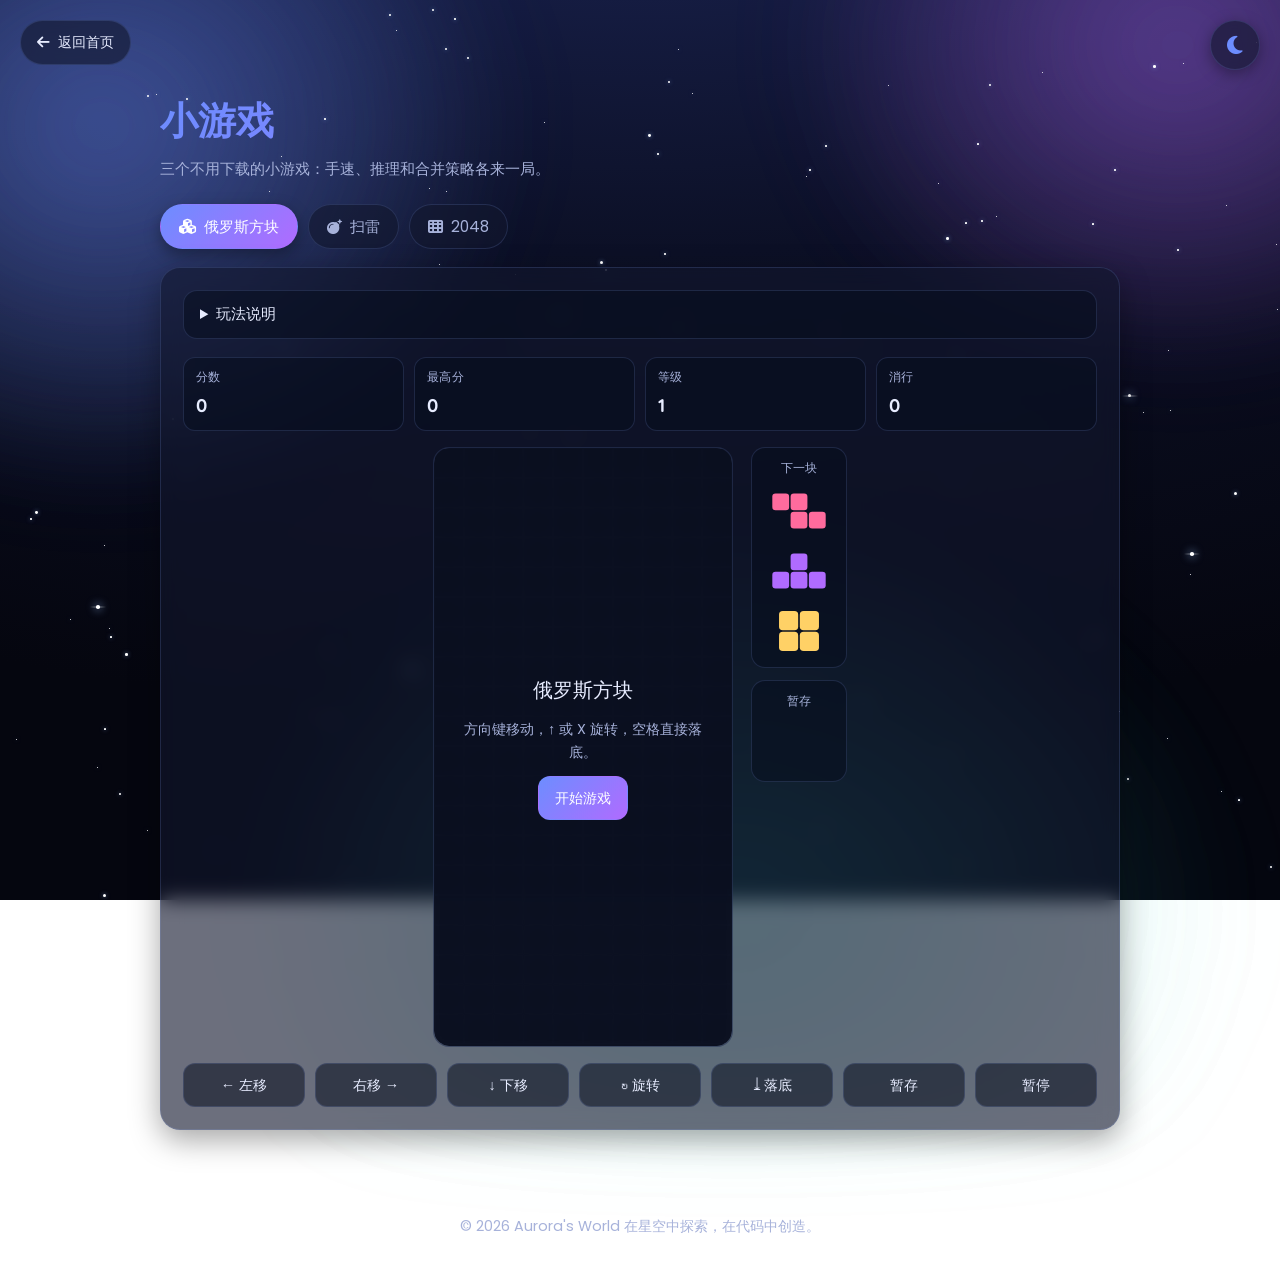
==== aurora-site/games.html @ 348ed506 "功能: 新增小游戏页面（俄罗斯方块 / 扫雷 / 2048）" ====
<!DOCTYPE html>
<html lang="zh-CN">
<head>
    <meta charset="UTF-8">
    <meta name="viewport" content="width=device-width, initial-scale=1.0">
    <title>小游戏 | Aurora's World</title>
    <script>
        // 先于首帧应用主题，避免从首页跳转过来时闪一下深色
        (function () {
            try {
                if (localStorage.getItem('theme') === 'light') {
                    document.documentElement.classList.add('light-theme');
                }
            } catch (err) {
                /* 隐私模式下访问 localStorage 会抛错，忽略即可 */
            }

            // 支持 IntersectionObserver 且未开启「减少动效」时才启用进场动画；否则内容始终可见
            if ('IntersectionObserver' in window && !window.matchMedia('(prefers-reduced-motion: reduce)').matches) {
                document.documentElement.classList.add('reveal-ready');
            }
        })();
    </script>
    <link rel="stylesheet" href="css/style.css">
    <link rel="stylesheet" href="https://cdnjs.cloudflare.com/ajax/libs/font-awesome/6.5.1/css/all.min.css">
    <link href="https://fonts.googleapis.com/css2?family=Poppins:wght@300;400;500;600;700&family=Quicksand:wght@400;500;600&display=swap" rel="stylesheet">
    <link rel="icon" type="image/svg+xml" href="assets/images/favicon.svg">
</head>
<body class="subpage games-page">
    <div id="theme-toggle" class="theme-toggle" title="切换主题">
        <i class="fas fa-moon"></i>
        <i class="fas fa-sun" style="display: none;"></i>
    </div>
    <div id="stars-container"></div>

    <header class="subpage-header">
        <a class="back-link" href="index.html">
            <i class="fas fa-arrow-left"></i>
            <span>返回首页</span>
        </a>
    </header>

    <main class="subpage-container games-container">
        <header class="games-head">
            <h1 class="games-title">小游戏</h1>
            <p class="games-subtitle">
                三个不用下载的小游戏：手速、推理和合并策略各来一局。
            </p>
        </header>

        <div class="games-tabs" role="tablist" aria-label="选择游戏">
            <button type="button" class="games-tab is-active" id="tab-tetris" role="tab" aria-selected="true" aria-controls="panel-tetris" data-game="tetris">
                <i class="fas fa-cubes" aria-hidden="true"></i>
                <span>俄罗斯方块</span>
            </button>
            <button type="button" class="games-tab" id="tab-minesweeper" role="tab" aria-selected="false" aria-controls="panel-minesweeper" data-game="minesweeper" tabindex="-1">
                <i class="fas fa-bomb" aria-hidden="true"></i>
                <span>扫雷</span>
            </button>
            <button type="button" class="games-tab" id="tab-2048" role="tab" aria-selected="false" aria-controls="panel-2048" data-game="game2048" tabindex="-1">
                <i class="fas fa-table-cells" aria-hidden="true"></i>
                <span>2048</span>
            </button>
        </div>

        <section class="game-panel is-active" id="panel-tetris" role="tabpanel" aria-labelledby="tab-tetris" data-game="tetris" tabindex="-1">
            <details class="game-rules">
                <summary>玩法说明</summary>
                <ul>
                    <li>方向键左右移动、下键加速，↑ 或 X 顺时针旋转，Z 逆时针旋转。</li>
                    <li>空格直接落底，Shift 或 C 暂存方块，P / Esc 暂停。</li>
                    <li>一次消掉的行数越多分数越高，每消 10 行升一级，下落会越来越快。</li>
                </ul>
            </details>
            <div class="game-mount" data-game-mount="tetris"></div>
        </section>

        <section class="game-panel" id="panel-minesweeper" role="tabpanel" aria-labelledby="tab-minesweeper" data-game="minesweeper" tabindex="-1" hidden>
            <details class="game-rules">
                <summary>玩法说明</summary>
                <ul>
                    <li>左键翻开格子，右键插旗；手机上长按插旗。</li>
                    <li>第一次点击一定安全，不会是雷，也不会紧挨着雷。</li>
                    <li>双击已翻开的数字，可以在周围旗子数刚好时快速展开相邻格子。</li>
                </ul>
            </details>
            <div class="game-mount" data-game-mount="minesweeper"></div>
        </section>

        <section class="game-panel" id="panel-2048" role="tabpanel" aria-labelledby="tab-2048" data-game="game2048" tabindex="-1" hidden>
            <details class="game-rules">
                <summary>玩法说明</summary>
                <ul>
                    <li>方向键或 WASD 移动，手机直接在棋盘上滑动。</li>
                    <li>相同数字撞在一起会合并成两倍，目标是凑出 2048。</li>
                    <li>走错一步可以「撤销一步」回到上一步，每局只能回退一次。</li>
                </ul>
            </details>
            <div class="game-mount" data-game-mount="game2048"></div>
        </section>
    </main>

    <footer class="footer">
        <div class="footer-content">
            <p>© 2026 Aurora's World 在星空中探索，在代码中创造。</p>
        </div>
    </footer>

    <script type="module" src="js/games.js"></script>
</body>
</html>
---- aurora-site/css/style.css ----
/* 基础CSS变量定义 - 暗色主题（默认） */
:root {
  /* 夜空底色：深空渐变，配合 body 上的极光光晕层 */
  --bg-primary: radial-gradient(140% 100% at 50% -20%, #1b2454 0%, #0c1026 48%, #05060f 100%);
  --bg-secondary: #131a35;
  --text-primary: #e7ecff;
  --text-secondary: #a7b2da;
  --accent-primary: #6d8dff;
  --accent-secondary: #b06bff;
  --card-bg: rgba(18, 23, 46, 0.62);
  --card-hover-bg: rgba(24, 31, 60, 0.72);
  --star-color: #ffffff;
  --star-glow: rgba(150, 190, 255, 0.65);
  --shooting-star-color: rgba(190, 214, 255, 0.85);
  --shooting-star-glow: #eaf2ff;
  --shadow-color: rgba(0, 0, 0, 0.35);
  --button-hover: rgba(109, 141, 255, 0.18);
  --border-color: rgba(140, 165, 255, 0.16);
  --border-accent: rgba(176, 107, 255, 0.35);
  /* 极光光晕三色 */
  --aurora-1: rgba(109, 141, 255, 0.40);
  --aurora-2: rgba(176, 107, 255, 0.34);
  --aurora-3: rgba(56, 210, 199, 0.22);
  --transition-time: 0.5s cubic-bezier(0.4, 0, 0.2, 1);
  --gradient-primary: linear-gradient(135deg, #6d8dff, #b06bff);
  --gradient-secondary: linear-gradient(135deg, #3a4ea8, #7b3fc4);
}

/* 亮色主题变量 */
.light-theme {
  --bg-primary: radial-gradient(140% 100% at 50% -20%, #dbe7ff 0%, #eef4ff 45%, #f8faff 100%);
  --bg-secondary: #ffffff;
  --text-primary: #17203c;
  --text-secondary: #4c5880;
  --accent-primary: #4a6cf7;
  --accent-secondary: #8b5cf6;
  --card-bg: rgba(255, 255, 255, 0.78);
  --card-hover-bg: rgba(255, 255, 255, 0.94);
  --star-color: #6d8dff;
  --star-glow: rgba(74, 108, 247, 0.35);
  --shooting-star-color: rgba(74, 108, 247, 0.75);
  --shooting-star-glow: #2b6cb0;
  --shadow-color: rgba(23, 32, 60, 0.12);
  --button-hover: rgba(74, 108, 247, 0.1);
  --border-color: rgba(110, 130, 190, 0.22);
  --border-accent: rgba(139, 92, 246, 0.3);
  --aurora-1: rgba(74, 108, 247, 0.18);
  --aurora-2: rgba(139, 92, 246, 0.16);
  --aurora-3: rgba(56, 178, 172, 0.14);
  --gradient-primary: linear-gradient(135deg, #4a6cf7, #8b5cf6);
  --gradient-secondary: linear-gradient(135deg, #2c5282, #6b46c1);
}

/* 基础重置与全局样式 */
* {
    margin: 0;
    padding: 0;
    box-sizing: border-box;
}

body {
    font-family: 'Poppins', 'Segoe UI', sans-serif;
    background: var(--bg-primary);
    background-attachment: fixed;
    color: var(--text-primary);
    min-height: 100vh;
    overflow-x: hidden;
    line-height: 1.6;
    transition: background-color var(--transition-time),
                color var(--transition-time);
}

/* 极光光晕：两层缓慢漂移的模糊色斑，让背景有呼吸感 */
body::before,
body::after {
    content: '';
    position: fixed;
    inset: -25%;
    z-index: -2;
    pointer-events: none;
    background:
        radial-gradient(30% 38% at 22% 26%, var(--aurora-1) 0%, transparent 72%),
        radial-gradient(28% 34% at 78% 20%, var(--aurora-2) 0%, transparent 72%),
        radial-gradient(36% 40% at 55% 84%, var(--aurora-3) 0%, transparent 74%);
    filter: blur(48px);
    animation: aurora-drift 32s ease-in-out infinite alternate;
    will-change: transform;
}

body::after {
    opacity: 0.55;
    animation-duration: 46s;
    animation-direction: alternate-reverse;
}

@keyframes aurora-drift {
    from { transform: translate3d(-3%, -2%, 0) scale(1); }
    to { transform: translate3d(4%, 3%, 0) scale(1.12); }
}

/* 主题切换按钮 */
.theme-toggle {
    position: fixed;
    top: 20px;
    right: 20px;
    width: 50px;
    height: 50px;
    background: var(--card-bg);
    backdrop-filter: blur(10px);
    border-radius: 50%;
    display: flex;
    align-items: center;
    justify-content: center;
    cursor: pointer;
    z-index: 1000;
    box-shadow: 0 4px 15px var(--shadow-color);
    border: 1px solid var(--border-color);
    transition: all 0.3s ease;
    font-size: 1.3rem;
    color: var(--accent-primary);
}

.theme-toggle:hover {
    transform: scale(1.1) rotate(15deg);
    box-shadow: 0 6px 20px var(--shadow-color);
    color: var(--accent-secondary);
}

@media (max-width: 768px) {
    .theme-toggle {
        top: 15px;
        right: 15px;
        width: 45px;
        height: 45px;
    }
}

/* 星空背景容器 */
#stars-container {
    position: fixed;
    inset: 0;
    z-index: -1;
    overflow: hidden;
    pointer-events: none;
    will-change: transform, opacity;
    transition: opacity var(--transition-time), transform 0.45s ease-out;
}

.light-theme #stars-container {
    opacity: 0.5;
}

/* 星星样式：闪烁 + 缓慢漂移（两层动画分别作用于 opacity 与 transform） */
.star {
    position: absolute;
    background-color: var(--star-color);
    border-radius: 50%;
    box-shadow: 0 0 4px var(--star-glow);
    animation:
        twinkle var(--twinkle-duration, 4s) ease-in-out infinite alternate,
        star-drift var(--drift-duration, 60s) ease-in-out infinite alternate;
    transition: background-color var(--transition-time), box-shadow var(--transition-time);
    will-change: opacity, transform;
}

@keyframes twinkle {
    from { opacity: var(--star-min-opacity, 0.3); }
    to { opacity: var(--star-max-opacity, 1); }
}

@keyframes star-drift {
    from { transform: translate3d(0, 0, 0); }
    to { transform: translate3d(var(--drift-x, 10px), var(--drift-y, -14px), 0); }
}

/* 亮星：额外的十字星芒 */
.star--bright {
    box-shadow: 0 0 8px 1px var(--star-glow);
}

.star--bright::before,
.star--bright::after {
    content: '';
    position: absolute;
    left: 50%;
    top: 50%;
    background: linear-gradient(90deg, transparent, var(--star-color), transparent);
    transform: translate(-50%, -50%);
    opacity: 0.65;
}

.star--bright::before {
    width: 16px;
    height: 1px;
}

.star--bright::after {
    width: 1px;
    height: 16px;
}

@media (prefers-reduced-motion: reduce) {
    .star {
        animation: none;
        opacity: var(--star-min-opacity, 0.5);
    }
}

/* 前景特效层：光标粒子与泡泡都挂在这里，层级在内容之上、弹层之下 */
#fx-layer {
    position: fixed;
    inset: 0;
    z-index: 2;
    overflow: hidden;
    pointer-events: none;
}

.cursor-particle,
.bubble {
    position: absolute;
    pointer-events: none;
    animation-timing-function: ease-out;
    animation-fill-mode: forwards;
    will-change: transform, opacity;
}

/* 暗色主题的光标拖尾：会发光的小星点 */
.cursor-particle {
    animation-name: cursor-particle-dissolve;
    animation-duration: 900ms;
}

.cursor-particle--star {
    border-radius: 50%;
    background: #ffffff;
    box-shadow:
        0 0 6px 1px rgba(150, 190, 255, 0.9),
        0 0 16px 4px rgba(176, 107, 255, 0.45);
}

/* 亮色主题的光标拖尾：旋转飘落的花瓣 */
.cursor-particle--petal {
    border-radius: 62% 38% 58% 42% / 58% 45% 55% 42%;
    background: linear-gradient(135deg, rgba(255, 183, 232, 0.92), rgba(139, 92, 246, 0.72));
    box-shadow: 0 1px 4px rgba(139, 92, 246, 0.22);
}

@keyframes cursor-particle-dissolve {
    0% {
        transform: translate3d(0, 0, 0) rotate(0deg) scale(1);
        opacity: 0.95;
    }
    100% {
        transform: translate3d(var(--drift-x, 8px), var(--drift-y, -18px), 0)
            rotate(var(--rotate, 160deg)) scale(0.25);
        opacity: 0;
    }
}

/* 亮色主题的「小惊喜」：泡泡 */
.bubble {
    border-radius: 50%;
    background: radial-gradient(
        circle at 32% 28%,
        rgba(255, 255, 255, 0.95) 0%,
        rgba(255, 255, 255, 0.35) 40%,
        rgba(139, 92, 246, 0.22) 72%,
        rgba(74, 108, 247, 0.16) 100%
    );
    border: 1px solid rgba(255, 255, 255, 0.6);
    box-shadow:
        inset 0 0 8px rgba(255, 255, 255, 0.55),
        0 4px 12px rgba(74, 108, 247, 0.12);
    animation-name: bubble-rise;
    animation-duration: 3.4s;
}

@keyframes bubble-rise {
    0% {
        transform: translate3d(0, 0, 0) scale(0.35);
        opacity: 0;
    }
    10% {
        opacity: 0.95;
    }
    70% {
        transform: translate3d(calc(var(--drift-x, 14px) * 0.6), calc(var(--rise, -320px) * 0.7), 0) scale(1);
        opacity: 0.9;
    }
    100% {
        transform: translate3d(var(--drift-x, 14px), var(--rise, -320px), 0) scale(1.18);
        opacity: 0;
    }
}

@media (prefers-reduced-motion: reduce) {
    .cursor-particle,
    .bubble {
        display: none;
    }
}

/* 流星样式：细长拖尾 + 头部辉光，沿自身轴线斜向右下方划过 */
.shooting-star {
    position: absolute;
    height: 2px;
    border-radius: 999px;
    background: linear-gradient(
        90deg,
        transparent 0%,
        var(--shooting-star-color) 55%,
        var(--shooting-star-glow) 100%
    );
    box-shadow: 0 0 8px 1px var(--shooting-star-glow);
    transform: rotate(45deg);
    transform-origin: left center;
    animation: shoot 1.4s ease-in forwards;
    pointer-events: none;
    will-change: transform, opacity;
}

/* 流星头部：亮点加外发光，让轨迹一眼可见 */
.shooting-star::after {
    content: '';
    position: absolute;
    right: -2px;
    top: 50%;
    width: 6px;
    height: 6px;
    border-radius: 50%;
    background: var(--shooting-star-glow);
    box-shadow: 0 0 10px 3px var(--shooting-star-glow);
    transform: translateY(-50%);
}

@keyframes shoot {
    0% {
        transform: translate3d(0, 0, 0) rotate(45deg);
        opacity: 0;
    }
    12% {
        opacity: 1;
    }
    75% {
        opacity: 1;
    }
    100% {
        transform: translate3d(62vw, 62vh, 0) rotate(45deg);
        opacity: 0;
    }
}

@media (prefers-reduced-motion: reduce) {
    .shooting-star {
        display: none;
    }
}

/* 主容器布局 */
.container {
    max-width: 1200px;
    margin: 0 auto;
    padding: 20px;
    display: flex;
    flex-direction: column;
    min-height: 100vh;
    position: relative;
    z-index: 1;
}

@media (min-width: 768px) {
    .container {
        flex-direction: row;
        padding: 40px 20px;
    }
}

/* 左侧个人信息区 */
.profile-section {
    flex: 1;
    display: flex;
    justify-content: center;
    padding: 20px 0;
}

@media (min-width: 768px) {
    .profile-section {
        padding: 0 20px 0 0;
        justify-content: flex-end;
        align-items: flex-start;
    }

    /* 桌面端：右侧内容很长，让左侧名片跟随滚动固定在顶部 */
    .profile-card {
        position: sticky;
        top: 40px;
    }
}

.profile-card {
    background: var(--card-bg);
    backdrop-filter: blur(10px);
    border-radius: 20px;
    padding: 26px;
    width: 100%;
    max-width: 400px;
    box-shadow: 0 10px 30px var(--shadow-color);
    border: 1px solid var(--border-color);
    transition: transform 0.3s ease, box-shadow 0.3s ease, 
                background var(--transition-time), border-color var(--transition-time);
}

.profile-card:hover {
    transform: translateY(-5px);
    box-shadow: 0 15px 35px var(--shadow-color);
    background: var(--card-hover-bg);
}

/* 头像区域 */
.avatar-container {
    display: flex;
    justify-content: center;
    margin-bottom: 20px;
}

.avatar-frame {
    position: relative;
    width: 156px;
    height: 156px;
    border-radius: 50%;
    padding: 8px;
    background: var(--gradient-primary);
    animation: glow 3s infinite alternate;
    transition: background var(--transition-time);
}

@keyframes glow {
    0% { box-shadow: 0 0 20px rgba(74, 111, 165, 0.5); }
    100% { box-shadow: 0 0 30px rgba(157, 78, 221, 0.7); }
}

.light-theme .avatar-frame {
    animation: glow-light 3s infinite alternate;
}

@keyframes glow-light {
    0% { box-shadow: 0 0 20px rgba(49, 130, 206, 0.5); }
    100% { box-shadow: 0 0 30px rgba(128, 90, 213, 0.7); }
}

.avatar {
    width: 100%;
    height: 100%;
    border-radius: 50%;
    object-fit: cover;
    border: 4px solid var(--bg-primary);
    transition: border-color var(--transition-time);
}

.avatar-glow {
    position: absolute;
    top: 0;
    left: 0;
    width: 100%;
    height: 100%;
    border-radius: 50%;
    background: radial-gradient(circle at center, transparent 30%, rgba(157, 78, 221, 0.2) 70%);
    z-index: -1;
    transition: background var(--transition-time);
}

.light-theme .avatar-glow {
    background: radial-gradient(circle at center, transparent 30%, rgba(49, 130, 206, 0.2) 70%);
}

/* 个人信息 */
.profile-info {
    text-align: center;
    margin-bottom: 20px;
}

.nickname {
    font-family: 'Quicksand', sans-serif;
    font-size: 2.4rem;
    font-weight: 700;
    background: var(--gradient-primary);
    -webkit-background-clip: text;
    background-clip: text;
    color: transparent;
    margin-bottom: 10px;
    letter-spacing: 1px;
    transition: background var(--transition-time);
}

.title {
    font-size: 1.25rem;
    font-weight: 600;
    color: var(--accent-primary);
    margin-bottom: 8px;
    transition: color var(--transition-time);
}

.subtitle {
    font-size: 1rem;
    color: var(--text-secondary);
    font-weight: 400;
    transition: color var(--transition-time);
}

/* 社交链接 */
.social-links {
    display: flex;
    justify-content: center;
    gap: 20px;
    flex-wrap: wrap;
}

.social-link {
    display: flex;
    align-items: center;
    justify-content: center;
    width: 50px;
    height: 50px;
    border-radius: 50%;
    background: var(--card-hover-bg);
    color: var(--accent-primary);
    font-size: 1.5rem;
    transition: all 0.3s ease;
    text-decoration: none;
    border: 1px solid var(--border-color);
}

.social-link:hover {
    transform: translateY(-5px);
    color: white;
    background: var(--accent-primary);
    border-color: var(--accent-primary);
}

.github:hover { background: #333; }
.wechat:hover { background: #07c160; }
.email:hover { background: #ea4335; }
.xiaohongshu:hover { background: #FF2442; }

/* 右侧内容区 */
.content-section {
    flex: 2;
    padding: 20px 0;
}

@media (min-width: 768px) {
    .content-section {
        padding: 0 0 0 20px;
    }
}

.content-card {
    background: var(--card-bg);
    backdrop-filter: blur(10px);
    border-radius: 20px;
    padding: 30px;
    width: 100%;
    box-shadow: 0 10px 30px var(--shadow-color);
    border: 1px solid var(--border-color);
    transition: transform 0.3s ease, 
                background var(--transition-time), 
                border-color var(--transition-time);
}

.content-card:hover {
    transform: translateY(-3px);
    background: var(--card-hover-bg);
}

/* 各部分公共样式 */
.section-title {
    font-family: 'Quicksand', sans-serif;
    font-size: 1.5rem;
    color: var(--accent-secondary);
    margin-bottom: 20px;
    padding-bottom: 10px;
    border-bottom: 2px solid var(--border-accent);
    display: flex;
    align-items: center;
    gap: 10px;
    transition: all var(--transition-time);
}

.section-title i {
    font-size: 1.3rem;
}

.about-content {
    margin-bottom: 30px;
}

.about-content p {
    margin-bottom: 15px;
    color: var(--text-primary);
    line-height: 1.7;
    text-align: justify;
    transition: color var(--transition-time);
}

/* 技能标签 */
.skills-container {
    display: flex;
    flex-wrap: wrap;
    gap: 12px;
    margin-bottom: 30px;
}

.skill-tag {
    background: rgba(74, 111, 165, 0.1);
    color: var(--accent-primary);
    padding: 8px 16px;
    border-radius: 20px;
    font-size: 0.9rem;
    border: 1px solid var(--border-color);
    transition: all 0.3s ease;
    cursor: default;
}

.skill-tag:hover {
    background: rgba(157, 78, 221, 0.1);
    color: var(--accent-secondary);
    border-color: var(--border-accent);
    transform: translateY(-2px);
}

/* 我的项目（API 动态加载） */
.projects-section {
    margin-bottom: 30px;
}

.projects-grid {
    display: grid;
    grid-template-columns: 1fr;
    gap: 16px;
}

@media (min-width: 640px) {
    .projects-grid {
        grid-template-columns: repeat(2, 1fr);
    }
}

.projects-status {
    color: var(--text-secondary);
    font-size: 0.95rem;
    padding: 12px 0;
    transition: color var(--transition-time);
}

.projects-status--error {
    color: #f56565;
    border-left: 3px solid #f56565;
    padding-left: 14px;
    line-height: 1.6;
}

.light-theme .projects-status--error {
    color: #c53030;
}

.project-card {
    background: var(--card-hover-bg);
    border: 1px solid var(--border-color);
    border-radius: 14px;
    padding: 18px 20px;
    transition: transform 0.25s ease, box-shadow 0.25s ease,
        border-color var(--transition-time), background var(--transition-time);
}

.project-card:hover {
    transform: translateY(-3px);
    box-shadow: 0 8px 24px var(--shadow-color);
    border-color: var(--border-accent);
}

/* 项目卡片骨架屏 */
.project-card--skeleton {
    pointer-events: none;
    cursor: default;
}

.project-card--skeleton:hover {
    transform: none;
    box-shadow: none;
    border-color: var(--border-color);
}

.skeleton-block,
.skeleton-tag {
    border-radius: 6px;
    background: linear-gradient(
        90deg,
        rgba(74, 111, 165, 0.12) 0%,
        rgba(157, 78, 221, 0.18) 50%,
        rgba(74, 111, 165, 0.12) 100%
    );
    background-size: 200% 100%;
    animation: skeleton-shimmer 1.4s ease-in-out infinite;
}

.light-theme .skeleton-block,
.light-theme .skeleton-tag {
    background: linear-gradient(
        90deg,
        rgba(49, 130, 206, 0.1) 0%,
        rgba(128, 90, 213, 0.16) 50%,
        rgba(49, 130, 206, 0.1) 100%
    );
    background-size: 200% 100%;
}

@keyframes skeleton-shimmer {
    0% { background-position: 200% 0; }
    100% { background-position: -200% 0; }
}

@media (prefers-reduced-motion: reduce) {
    .skeleton-block,
    .skeleton-tag {
        animation: none;
        background: rgba(74, 111, 165, 0.15);
    }

    .light-theme .skeleton-block,
    .light-theme .skeleton-tag {
        background: rgba(49, 130, 206, 0.12);
    }
}

.skeleton-block--title {
    width: 70%;
    height: 1.1rem;
    margin-bottom: 12px;
}

.skeleton-block--line {
    width: 100%;
    height: 0.85rem;
    margin-bottom: 8px;
}

.skeleton-block--short {
    width: 85%;
    margin-bottom: 14px;
}

.skeleton-block--meta {
    width: 40%;
    height: 0.75rem;
    margin-top: 4px;
}

.skeleton-tags {
    display: flex;
    flex-wrap: wrap;
    gap: 8px;
    margin-bottom: 10px;
}

.skeleton-tag {
    width: 56px;
    height: 22px;
    border-radius: 999px;
}

.project-card__title {
    font-family: 'Quicksand', sans-serif;
    font-size: 1.1rem;
    color: var(--text-primary);
    margin-bottom: 10px;
    line-height: 1.35;
    transition: color var(--transition-time);
}

.project-card__summary {
    font-size: 0.9rem;
    color: var(--text-secondary);
    line-height: 1.65;
    margin-bottom: 12px;
    transition: color var(--transition-time);
}

.project-card__tags {
    display: flex;
    flex-wrap: wrap;
    gap: 8px;
    margin-bottom: 10px;
}

.project-tag {
    font-size: 0.75rem;
    padding: 4px 10px;
    border-radius: 999px;
    background: rgba(74, 111, 165, 0.12);
    color: var(--accent-primary);
    border: 1px solid var(--border-color);
    transition: all var(--transition-time);
}

.project-card__meta {
    font-size: 0.78rem;
    color: var(--text-secondary);
    opacity: 0.85;
    margin-bottom: 8px;
    transition: color var(--transition-time);
}

.project-card__link {
    display: inline-flex;
    align-items: center;
    gap: 6px;
    font-size: 0.85rem;
    color: var(--accent-secondary);
    text-decoration: none;
    font-weight: 500;
    margin-top: 4px;
    transition: color 0.2s ease;
}

.project-card__link:hover {
    color: var(--accent-primary);
    text-decoration: underline;
}

/* 留言板 */
.guestbook-section {
    margin-bottom: 30px;
}

.message-form {
    background: var(--card-hover-bg);
    border: 1px solid var(--border-color);
    border-radius: 14px;
    padding: 18px 20px;
    margin-bottom: 16px;
    transition: background var(--transition-time), border-color var(--transition-time);
}

.form-field {
    display: flex;
    flex-direction: column;
    gap: 8px;
    margin-bottom: 14px;
    color: var(--text-primary);
    font-size: 0.92rem;
    font-weight: 500;
}

.form-field input,
.form-field textarea {
    width: 100%;
    border: 1px solid var(--border-color);
    border-radius: 10px;
    background: rgba(10, 10, 15, 0.35);
    color: var(--text-primary);
    font: inherit;
    padding: 11px 12px;
    outline: none;
    resize: vertical;
    transition: border-color 0.2s ease, box-shadow 0.2s ease,
        background var(--transition-time), color var(--transition-time);
}

.light-theme .form-field input,
.light-theme .form-field textarea {
    background: rgba(255, 255, 255, 0.75);
}

.form-field input:focus,
.form-field textarea:focus {
    border-color: var(--accent-secondary);
    box-shadow: 0 0 0 3px rgba(157, 78, 221, 0.15);
}

.message-form__footer {
    display: flex;
    align-items: center;
    justify-content: space-between;
    gap: 14px;
}

.message-hint {
    color: var(--text-secondary);
    font-size: 0.82rem;
    line-height: 1.5;
}

.message-submit {
    display: inline-flex;
    align-items: center;
    justify-content: center;
    gap: 8px;
    min-width: 130px;
    border: none;
    border-radius: 10px;
    padding: 11px 16px;
    background: var(--gradient-primary);
    color: white;
    font: inherit;
    font-weight: 600;
    cursor: pointer;
    transition: transform 0.2s ease, box-shadow 0.2s ease, opacity 0.2s ease;
}

.message-submit:hover {
    transform: translateY(-2px);
    box-shadow: 0 7px 15px var(--shadow-color);
}

.message-submit:disabled {
    cursor: wait;
    opacity: 0.75;
    transform: none;
}

.messages-status {
    min-height: 1.4em;
    color: var(--text-secondary);
    font-size: 0.9rem;
    margin-bottom: 12px;
    transition: color var(--transition-time);
}

.messages-status--error {
    color: #f56565;
}

.messages-status--success {
    color: #48bb78;
}

.light-theme .messages-status--error {
    color: #c53030;
}

.light-theme .messages-status--success {
    color: #2f855a;
}

.messages-list {
    display: grid;
    gap: 12px;
}

.message-card {
    background: var(--card-hover-bg);
    border: 1px solid var(--border-color);
    border-radius: 12px;
    padding: 14px 16px;
    transition: border-color var(--transition-time), background var(--transition-time);
}

.message-card__header {
    display: flex;
    justify-content: space-between;
    gap: 12px;
    margin-bottom: 8px;
}

.message-card__name {
    color: var(--accent-primary);
    font-size: 0.95rem;
    overflow-wrap: anywhere;
}

.message-card__time {
    color: var(--text-secondary);
    font-size: 0.78rem;
    white-space: nowrap;
}

.message-card__content {
    color: var(--text-primary);
    font-size: 0.92rem;
    line-height: 1.65;
    white-space: pre-wrap;
    overflow-wrap: anywhere;
    transition: color var(--transition-time);
}

.updates-content code {
    font-size: 0.82rem;
    padding: 2px 6px;
    border-radius: 4px;
    background: rgba(74, 111, 165, 0.15);
    color: var(--accent-primary);
    transition: background var(--transition-time), color var(--transition-time);
}

.light-theme .updates-content code {
    background: rgba(49, 130, 206, 0.12);
    color: var(--accent-primary);
}

/* 功能按钮 */
.buttons-container {
    display: flex;
    flex-wrap: wrap;
    gap: 15px;
    margin-bottom: 30px;
}

.action-btn {
    display: flex;
    align-items: center;
    justify-content: center;
    gap: 10px;
    padding: 12px 24px;
    border-radius: 12px;
    text-decoration: none;
    font-weight: 500;
    transition: all 0.3s ease;
    border: none;
    cursor: pointer;
    font-size: 1rem;
    flex: 1;
    min-width: 150px;
}

.resume-btn {
    background: linear-gradient(135deg, #4a6fa5, #2e4a7a);
    color: white;
}

.projects-btn {
    background: linear-gradient(135deg, #9d4edd, #6b2a9e);
    color: white;
}

.contact-btn {
    background: linear-gradient(135deg, #ff6b6b, #ee5a52);
    color: white;
}

.fun-btn {
    background: var(--bg-secondary);
    color: var(--text-primary);
    border: 1px solid var(--accent-primary);
}

.games-btn {
    background: linear-gradient(135deg, #38d2c7, #2c8f97);
    color: white;
}

/* 「小惊喜」触发中的高亮态：用主题变量，避免写死颜色在亮色主题下变成黑底黑字 */
.fun-btn.is-active {
    background: var(--gradient-primary);
    color: #ffffff;
    border-color: transparent;
    box-shadow: 0 7px 18px var(--shadow-color);
}

/* 亮色主题的「小惊喜」图标：纯 CSS 画的小泡泡 */
.fx-bubble-icon {
    width: 1em;
    height: 1em;
    border-radius: 50%;
    background: radial-gradient(
        circle at 32% 28%,
        rgba(255, 255, 255, 0.95) 0%,
        rgba(255, 255, 255, 0.45) 42%,
        currentColor 100%
    );
    box-shadow: inset 0 0 4px rgba(255, 255, 255, 0.75);
    opacity: 0.9;
}

.action-btn:hover {
    transform: translateY(-5px);
    box-shadow: 0 7px 15px var(--shadow-color);
}

.action-btn i {
    font-size: 1.2rem;
}

/* 近期动态 */
.updates-content {
    background: var(--card-hover-bg);
    padding: 20px;
    border-radius: 12px;
    border-left: 3px solid var(--accent-secondary);
    transition: all var(--transition-time);
}

.updates-content p {
    margin-bottom: 10px;
    color: var(--text-secondary);
    display: flex;
    align-items: center;
    gap: 10px;
    transition: color var(--transition-time);
}

/* 模态框 */
.modal {
    display: none;
    position: fixed;
    top: 0;
    left: 0;
    width: 100%;
    height: 100%;
    background-color: rgba(0, 0, 0, 0.8);
    z-index: 1000;
    justify-content: center;
    align-items: center;
}

.modal-content {
    background: var(--card-bg);
    padding: 30px;
    border-radius: 20px;
    width: 90%;
    max-width: 400px;
    text-align: center;
    border: 1px solid var(--border-accent);
    box-shadow: 0 10px 30px var(--shadow-color);
    position: relative;
    transition: all var(--transition-time);
}

.close-modal {
    position: absolute;
    top: 15px;
    right: 20px;
    font-size: 1.8rem;
    color: var(--text-secondary);
    cursor: pointer;
    transition: color 0.3s;
}

.close-modal:hover {
    color: var(--accent-primary);
}

.qr-container {
    padding: 20px 0;
}

.qr-code {
    width: 200px;
    height: 200px;
    border-radius: 10px;
    margin-bottom: 20px;
    border: 1px solid var(--border-color);
}

/* 页脚 */
.footer {
    text-align: center;
    padding: 20px;
    color: var(--text-secondary);
    font-size: 0.9rem;
    margin-top: 30px;
    transition: color var(--transition-time);
}

.footer-content p {
    margin: 5px 0;
}

.footer-links a {
    color: var(--accent-secondary);
    text-decoration: none;
    margin: 0 5px;
    transition: color 0.3s;
}

.footer-links a:hover {
    color: var(--accent-primary);
    text-decoration: underline;
}

/* 响应式调整 */
@media (max-width: 767px) {
    .container {
        padding: 10px;
    }
    
    .profile-card, .content-card {
        padding: 20px;
    }
    
    .nickname {
        font-size: 2.2rem;
    }
    
    .title {
        font-size: 1.3rem;
    }
    
    .social-link {
        width: 45px;
        height: 45px;
        font-size: 1.3rem;
    }
    
    .buttons-container {
        flex-direction: column;
    }
    
    .action-btn {
        width: 100%;
    }

    .message-form__footer,
    .message-card__header {
        align-items: flex-start;
        flex-direction: column;
    }

    .message-submit {
        width: 100%;
    }

    .message-card__time {
        white-space: normal;
    }
}

/* ===== 子页面（项目详情 / 在线简历） ===== */
.subpage-header {
    position: fixed;
    top: 20px;
    left: 20px;
    z-index: 10;
}

.back-link {
    display: inline-flex;
    align-items: center;
    gap: 8px;
    padding: 10px 16px;
    border-radius: 999px;
    background: var(--card-bg);
    border: 1px solid var(--border-color);
    color: var(--text-primary);
    text-decoration: none;
    font-size: 0.9rem;
    backdrop-filter: blur(10px);
    transition: transform 0.25s ease, background var(--transition-time),
        border-color var(--transition-time);
}

.back-link:hover {
    transform: translateX(-2px);
    background: var(--card-hover-bg);
    border-color: var(--border-accent);
}

.subpage-container {
    position: relative;
    z-index: 1;
    max-width: 920px;
    margin: 0 auto;
    padding: 96px 20px 30px;
}

.detail-card,
.resume-card {
    background: var(--card-bg);
    backdrop-filter: blur(10px);
    border: 1px solid var(--border-color);
    border-radius: 20px;
    padding: 34px;
    box-shadow: 0 10px 30px var(--shadow-color);
    transition: border-color var(--transition-time), background var(--transition-time);
}

.detail-title {
    font-family: 'Quicksand', sans-serif;
    font-size: 1.9rem;
    line-height: 1.35;
    margin-bottom: 10px;
    background: var(--gradient-primary);
    -webkit-background-clip: text;
    background-clip: text;
    color: transparent;
}

.detail-meta {
    color: var(--accent-secondary);
    font-size: 0.95rem;
    margin-bottom: 12px;
}

.detail-summary {
    color: var(--text-secondary);
    line-height: 1.75;
    margin-bottom: 16px;
}

.detail-tags {
    display: flex;
    flex-wrap: wrap;
    gap: 8px;
}

.detail-stack {
    color: var(--text-secondary);
    font-size: 0.9rem;
    margin: 18px 0 0;
}

.detail-hint {
    color: var(--text-secondary);
    line-height: 1.7;
    margin-bottom: 16px;
}

.detail-metrics {
    display: grid;
    grid-template-columns: repeat(auto-fit, minmax(150px, 1fr));
    gap: 14px;
    margin-top: 22px;
}

.metric-card {
    display: flex;
    flex-direction: column;
    gap: 6px;
    padding: 16px 18px;
    border-radius: 14px;
    background: var(--card-hover-bg);
    border: 1px solid var(--border-color);
    transition: transform 0.25s ease, border-color var(--transition-time);
}

.metric-card:hover {
    transform: translateY(-3px);
    border-color: var(--border-accent);
}

.metric-card__value {
    font-family: 'Quicksand', sans-serif;
    font-size: 1.5rem;
    color: var(--accent-primary);
}

.metric-card__label {
    color: var(--text-secondary);
    font-size: 0.85rem;
}

.detail-section {
    margin-top: 26px;
}

.detail-section__title,
.resume-section h2 {
    font-family: 'Quicksand', sans-serif;
    font-size: 1.15rem;
    color: var(--accent-secondary);
    padding-bottom: 8px;
    margin-bottom: 12px;
    border-bottom: 1px solid var(--border-accent);
}

.detail-section p {
    color: var(--text-primary);
    line-height: 1.8;
    margin-bottom: 10px;
}

.detail-section ul,
.resume-section ul {
    margin: 6px 0 10px 1.2em;
    color: var(--text-secondary);
    line-height: 1.8;
}

.detail-section li,
.resume-section li {
    margin-bottom: 6px;
}

.detail-actions,
.resume-actions {
    display: flex;
    flex-wrap: wrap;
    gap: 12px;
    margin-top: 28px;
}

.detail-action {
    display: inline-flex;
    align-items: center;
    gap: 8px;
    padding: 11px 18px;
    border-radius: 12px;
    background: var(--gradient-primary);
    color: #ffffff;
    text-decoration: none;
    font-weight: 500;
    font-size: 0.92rem;
    transition: transform 0.25s ease, box-shadow 0.25s ease;
}

.detail-action:hover {
    transform: translateY(-3px);
    box-shadow: 0 8px 18px var(--shadow-color);
}

.detail-action--ghost {
    background: transparent;
    color: var(--text-primary);
    border: 1px solid var(--border-color);
}

.detail-action--ghost:hover {
    border-color: var(--border-accent);
}

/* 项目卡片底部操作区 */
.project-card__actions {
    display: flex;
    flex-wrap: wrap;
    gap: 14px;
    margin-top: 6px;
}

.project-card__link--muted {
    color: var(--text-secondary);
}

/* ===== 在线简历 ===== */
.resume-head {
    display: flex;
    flex-wrap: wrap;
    justify-content: space-between;
    align-items: flex-start;
    gap: 22px;
    margin-bottom: 26px;
}

.resume-identity h1 {
    font-family: 'Quicksand', sans-serif;
    font-size: 2rem;
    color: var(--text-primary);
    margin-bottom: 8px;
}

.resume-target {
    color: var(--accent-secondary);
    margin-bottom: 10px;
    line-height: 1.7;
}

.resume-contact {
    list-style: none;
    color: var(--text-secondary);
    font-size: 0.92rem;
}

.resume-contact li {
    display: flex;
    align-items: center;
    gap: 8px;
    margin-bottom: 6px;
}

.resume-contact a {
    color: var(--accent-primary);
    text-decoration: none;
}

.resume-contact a:hover {
    text-decoration: underline;
}

.resume-qr {
    text-align: center;
}

.resume-qr img {
    width: 108px;
    height: 108px;
    border-radius: 12px;
    border: 1px solid var(--border-color);
}

.resume-qr figcaption {
    color: var(--text-secondary);
    font-size: 0.78rem;
    margin-top: 6px;
}

.resume-section {
    margin-top: 26px;
}

.resume-section p {
    color: var(--text-secondary);
    line-height: 1.8;
    margin-bottom: 8px;
}

.resume-item {
    margin-bottom: 18px;
}

.resume-item__head {
    display: flex;
    flex-wrap: wrap;
    gap: 8px 12px;
    align-items: baseline;
    margin-bottom: 8px;
}

.resume-item__head strong {
    color: var(--text-primary);
}

.resume-item__head span {
    color: var(--text-secondary);
    font-size: 0.88rem;
}

@media (max-width: 767px) {
    .subpage-container {
        padding: 84px 12px 24px;
    }

    .detail-card,
    .resume-card {
        padding: 20px;
    }

    .detail-title {
        font-size: 1.5rem;
    }

    .subpage-header {
        top: 15px;
        left: 12px;
    }
}

/* 打印简历：A4 白底、隐藏动效与导航 */
@page {
    margin: 14mm;
}

@media print {
    body {
        background: #ffffff !important;
        color: #111111;
    }

    #stars-container,
    #fx-layer,
    body::before,
    body::after,
    #scroll-progress,
    .theme-toggle,
    .subpage-header,
    .footer,
    .resume-actions {
        display: none !important;
    }

    .subpage-container {
        max-width: none;
        padding: 0;
    }

    .resume-card {
        background: #ffffff;
        border: none;
        box-shadow: none;
        backdrop-filter: none;
        padding: 0;
    }

    .resume-section,
    .resume-item {
        break-inside: avoid;
    }

    .resume-identity h1,
    .resume-target,
    .resume-section h2 {
        color: #1a3a8f;
    }

    .resume-section h2 {
        border-bottom: 1.5px solid #1a3a8f;
    }

    .resume-section p,
    .resume-section li,
    .resume-contact,
    .resume-item__head span,
    .resume-qr figcaption {
        color: #222222;
    }

    .resume-item__head strong {
        color: #000000;
    }
}

/* ===== 滚动进场动画与顶部阅读进度条 ===== */
.reveal-ready .reveal-target {
    transition: opacity 550ms ease-out var(--reveal-delay, 0ms),
        transform 550ms ease-out var(--reveal-delay, 0ms);
}

/* 只用 :not(.is-visible) 定义初始态：动画结束后元素回到自身样式，不影响卡片 hover 等既有动效 */
.reveal-ready .reveal-target:not(.is-visible) {
    opacity: 0;
    transform: translateY(18px);
}

#scroll-progress {
    position: fixed;
    top: 0;
    left: 0;
    width: 100%;
    height: 3px;
    z-index: 1000;
    pointer-events: none;
    background: transparent;
    transition: opacity var(--transition-time);
}

#scroll-progress.is-idle {
    opacity: 0;
}

#scroll-progress > span {
    display: block;
    width: 0;
    height: 100%;
    border-radius: 0 999px 999px 0;
    background: var(--gradient-primary);
    box-shadow: 0 0 8px var(--accent-secondary);
}

@media (prefers-reduced-motion: reduce) {
    .reveal-ready .reveal-target {
        transition: none;
    }

    .reveal-ready .reveal-target:not(.is-visible) {
        opacity: 1;
        transform: none;
    }
}

/* ===== 小游戏大厅（俄罗斯方块 / 扫雷 / 2048） ===== */
:root {
    /* 棋盘网格与底板：与卡片同色系，比卡片稍深一点，保证方块颜色突出 */
    --game-grid: rgba(140, 165, 255, 0.16);
    --game-cell: rgba(255, 255, 255, 0.05);
    --game-surface: rgba(9, 13, 30, 0.55);
    --game-surface-strong: rgba(9, 13, 30, 0.86);
    --game-tile-face: rgba(255, 255, 255, 0.08);
}

.light-theme {
    --game-grid: rgba(110, 130, 190, 0.22);
    --game-cell: rgba(255, 255, 255, 0.55);
    --game-surface: rgba(255, 255, 255, 0.72);
    --game-surface-strong: rgba(255, 255, 255, 0.92);
    --game-tile-face: rgba(110, 130, 190, 0.14);
}

.games-container {
    max-width: 1000px;
}

.games-head {
    margin-bottom: 22px;
}

.games-title {
    font-family: 'Quicksand', sans-serif;
    font-size: clamp(1.8rem, 5vw, 2.4rem);
    line-height: 1.3;
    margin-bottom: 10px;
    background: var(--gradient-primary);
    -webkit-background-clip: text;
    background-clip: text;
    color: transparent;
}

.games-subtitle {
    color: var(--text-secondary);
    font-size: 0.95rem;
    line-height: 1.7;
    max-width: 46em;
}

/* 游戏标签栏 */
.games-tabs {
    display: flex;
    flex-wrap: wrap;
    gap: 10px;
    margin-bottom: 18px;
}

.games-tab {
    display: inline-flex;
    align-items: center;
    gap: 8px;
    min-height: 44px;
    padding: 10px 18px;
    border-radius: 999px;
    border: 1px solid var(--border-color);
    background: var(--card-bg);
    color: var(--text-secondary);
    font-family: inherit;
    font-size: 0.95rem;
    cursor: pointer;
    transition: all var(--transition-time);
}

.games-tab:hover {
    color: var(--text-primary);
    border-color: var(--border-accent);
    transform: translateY(-2px);
}

.games-tab.is-active {
    background: var(--gradient-primary);
    border-color: transparent;
    color: #ffffff;
    box-shadow: 0 6px 16px var(--shadow-color);
}

/* 游戏面板与通用控件 */
.game-panel {
    background: var(--card-bg);
    backdrop-filter: blur(10px);
    border: 1px solid var(--border-color);
    border-radius: 20px;
    padding: 22px;
    box-shadow: 0 10px 30px var(--shadow-color);
}

.game-panel[hidden] {
    display: none;
}

/* 面板会被程序聚焦，方便方向键直接落到游戏上；它是容器而非控件，不画焦点圈 */
.game-panel:focus {
    outline: none;
}

.game-rules {
    margin-bottom: 18px;
    padding: 12px 16px;
    border-radius: 14px;
    border: 1px solid var(--border-color);
    background: var(--game-surface);
}

.game-rules summary {
    cursor: pointer;
    color: var(--text-primary);
    font-weight: 500;
    font-size: 0.92rem;
}

.game-rules ul {
    margin: 10px 0 0 18px;
    color: var(--text-secondary);
    font-size: 0.88rem;
    line-height: 1.8;
}

.game-shell {
    display: flex;
    flex-direction: column;
    gap: 16px;
}

.game-hud {
    display: grid;
    grid-template-columns: repeat(auto-fit, minmax(84px, 1fr));
    gap: 10px;
}

.game-hud--compact {
    grid-template-columns: repeat(auto-fit, minmax(76px, 1fr));
}

.game-stat {
    display: flex;
    flex-direction: column;
    gap: 4px;
    padding: 10px 12px;
    border-radius: 12px;
    border: 1px solid var(--border-color);
    background: var(--game-surface);
}

.game-stat__label {
    font-size: 0.72rem;
    letter-spacing: 0.04em;
    color: var(--text-secondary);
}

.game-stat strong {
    font-family: 'Quicksand', sans-serif;
    font-size: 1.15rem;
    color: var(--text-primary);
}

.game-toolbar {
    display: flex;
    flex-wrap: wrap;
    align-items: center;
    justify-content: space-between;
    gap: 14px;
}

.game-toolbar .game-hud {
    flex: 1 1 240px;
}

.game-select {
    display: inline-flex;
    align-items: center;
    gap: 8px;
    color: var(--text-secondary);
    font-size: 0.88rem;
}

.game-select select {
    min-height: 44px;
    padding: 8px 10px;
    border-radius: 10px;
    border: 1px solid var(--border-color);
    background: var(--game-surface);
    color: var(--text-primary);
    font-family: inherit;
    font-size: 0.88rem;
}

.game-actions {
    display: flex;
    flex-wrap: wrap;
    gap: 10px;
}

.game-btn {
    min-height: 44px;
    padding: 10px 16px;
    border-radius: 12px;
    border: 1px solid var(--border-color);
    background: var(--game-surface);
    color: var(--text-primary);
    font-family: inherit;
    font-size: 0.9rem;
    cursor: pointer;
    transition: transform 0.2s ease, background var(--transition-time),
        border-color var(--transition-time), opacity var(--transition-time);
}

.game-btn:hover:not(:disabled) {
    transform: translateY(-2px);
    border-color: var(--border-accent);
    background: var(--card-hover-bg);
}

.game-btn:disabled {
    opacity: 0.45;
    cursor: not-allowed;
}

.game-btn--primary,
.game-btn.is-active {
    background: var(--gradient-primary);
    border-color: transparent;
    color: #ffffff;
}

.game-hint {
    margin-top: 12px;
    color: var(--text-secondary);
    font-size: 0.82rem;
    line-height: 1.7;
}

/* 暂停 / 结束遮罩 */
.game-overlay {
    position: absolute;
    inset: 0;
    display: none;
    flex-direction: column;
    align-items: center;
    justify-content: center;
    gap: 12px;
    padding: 20px;
    z-index: 3;
    text-align: center;
    border-radius: inherit;
    background: var(--game-surface-strong);
    backdrop-filter: blur(6px);
}

.game-overlay.is-visible {
    display: flex;
}

.game-overlay__title {
    font-family: 'Quicksand', sans-serif;
    font-size: 1.25rem;
    color: var(--text-primary);
}

.game-overlay__text {
    max-width: 22em;
    color: var(--text-secondary);
    font-size: 0.9rem;
    line-height: 1.6;
}

.game-overlay--float {
    /* 结算面板做成悬浮卡片：让棋盘留在背景里，踩雷后能看到雷的位置 */
    inset: auto;
    top: 50%;
    left: 50%;
    width: min(88%, 320px);
    padding: 20px;
    border-radius: 16px;
    border: 1px solid var(--border-color);
    box-shadow: 0 14px 34px var(--shadow-color);
    transform: translate(-50%, -50%);
}

/* 俄罗斯方块 */
.tetris-layout {
    display: flex;
    flex-wrap: wrap;
    align-items: flex-start;
    justify-content: center;
    gap: 18px;
}

.tetris-stage {
    position: relative;
    width: min(78vw, 300px);
    aspect-ratio: 1 / 2;
    border-radius: 16px;
    overflow: hidden;
    border: 1px solid var(--border-color);
    background: var(--game-surface);
}

.tetris-board {
    display: block;
    width: 100%;
    height: 100%;
}

.tetris-side {
    display: flex;
    flex-direction: column;
    gap: 12px;
    min-width: 96px;
}

.tetris-panel {
    display: flex;
    flex-direction: column;
    align-items: center;
    gap: 8px;
    padding: 10px;
    border-radius: 14px;
    border: 1px solid var(--border-color);
    background: var(--game-surface);
}

.tetris-panel__title {
    font-size: 0.75rem;
    color: var(--text-secondary);
}

.tetris-next {
    display: flex;
    flex-direction: column;
    gap: 8px;
}

.tetris-mini {
    display: block;
    width: 64px;
    height: 52px;
}

.tetris-actions {
    display: grid;
    grid-template-columns: repeat(auto-fit, minmax(96px, 1fr));
}

/* 扫雷 */
.minesweeper-shell {
    position: relative;
}

.mine-board-wrap {
    display: flex;
    justify-content: center;
    padding: 4px 2px 8px;
    overflow-x: auto;
}

.mine-board {
    display: grid;
    grid-template-columns: repeat(var(--mine-cols, 9), var(--mine-cell, 30px));
    gap: 2px;
}

.mine-cell {
    display: flex;
    align-items: center;
    justify-content: center;
    width: var(--mine-cell, 30px);
    height: var(--mine-cell, 30px);
    padding: 0;
    border-radius: 5px;
    border: 1px solid var(--border-color);
    background: var(--game-tile-face);
    color: var(--text-primary);
    font-family: 'Quicksand', sans-serif;
    font-size: calc(var(--mine-cell, 30px) * 0.5);
    line-height: 1;
    cursor: pointer;
    transition: background 0.18s ease, transform 0.18s ease;
}

.mine-cell:hover:not(:disabled) {
    background: var(--card-hover-bg);
    transform: translateY(-1px);
}

.mine-cell:disabled {
    opacity: 1;
}

.mine-cell.is-revealed {
    background: transparent;
    border-color: var(--game-grid);
    cursor: default;
}

.mine-cell.is-flagged {
    background: rgba(255, 159, 110, 0.22);
}

.mine-cell.is-mine {
    background: rgba(255, 107, 107, 0.28);
}

.mine-cell.is-hit {
    background: #ff5c5c;
}

.mine-cell.is-wrong {
    background: rgba(255, 107, 157, 0.28);
    box-shadow: inset 0 0 0 1px rgba(255, 107, 157, 0.7);
}

.mine-cell.is-number {
    font-weight: 600;
}

.mine-cell.is-number-1 { color: #6d8dff; }
.mine-cell.is-number-2 { color: #38d2c7; }
.mine-cell.is-number-3 { color: #ff9f6e; }
.mine-cell.is-number-4 { color: #b06bff; }
.mine-cell.is-number-5 { color: #ffd166; }
.mine-cell.is-number-6 { color: #7be0ad; }
.mine-cell.is-number-7 { color: #ff6b9d; }
.mine-cell.is-number-8 { color: #a7b2da; }

/* 2048 */
.game2048-shell {
    position: relative;
}

.game2048-wrap {
    position: relative;
    /* 用面板宽度而不是视口宽度，避免在手机上加出横向滚动条 */
    width: min(100%, 420px);
    margin: 0 auto;
}

.game2048-board {
    display: grid;
    grid-template-columns: repeat(4, 1fr);
    gap: 10px;
    padding: 10px;
    aspect-ratio: 1 / 1;
    border-radius: 18px;
    border: 1px solid var(--border-color);
    background: var(--game-surface);
}

.game2048-tile {
    display: flex;
    align-items: center;
    justify-content: center;
    border-radius: 12px;
    background: var(--game-tile-face);
    color: var(--text-primary);
    font-family: 'Quicksand', sans-serif;
    font-weight: 600;
    font-size: clamp(0.95rem, 5.4vw, 1.6rem);
    transition: background 0.18s ease, color 0.18s ease;
}

.game2048-tile.is-empty {
    background: var(--game-cell);
}

.tile-2 { background: rgba(140, 165, 255, 0.2); }
.tile-4 { background: rgba(109, 141, 255, 0.32); }
.tile-8 { background: linear-gradient(135deg, #6d8dff, #7f7dff); color: #0b1020; }
.tile-16 { background: linear-gradient(135deg, #7f7dff, #936bff); color: #0b1020; }
.tile-32 { background: linear-gradient(135deg, #936bff, #b06bff); color: #0b1020; }
.tile-64 { background: linear-gradient(135deg, #b06bff, #d15bd8); color: #0b1020; }
.tile-128 { background: linear-gradient(135deg, #38d2c7, #4ad4a0); color: #06231f; }
.tile-256 { background: linear-gradient(135deg, #4ad4a0, #8fe07a); color: #06231f; }
.tile-512 { background: linear-gradient(135deg, #ffd166, #ffb347); color: #3a2500; }
.tile-1024 { background: linear-gradient(135deg, #ffb347, #ff9f6e); color: #3a1b00; }
.tile-2048 { background: linear-gradient(135deg, #ff9f6e, #ff6b6b); color: #ffffff; }
.tile-super { background: linear-gradient(135deg, #ff6b6b, #ff6b9d); color: #ffffff; }

.game2048-tile.is-new {
    animation: tile-appear 220ms ease-out var(--tile-delay, 0ms) both;
}

.game2048-tile.is-merged {
    animation: tile-merge 240ms ease-out var(--tile-delay, 0ms) both;
}

@keyframes tile-appear {
    from {
        opacity: 0.4;
        transform: scale(0.6);
    }
    to {
        opacity: 1;
        transform: scale(1);
    }
}

@keyframes tile-merge {
    0% { transform: scale(1); }
    45% { transform: scale(1.12); }
    100% { transform: scale(1); }
}

@media (max-width: 767px) {
    .game-panel {
        padding: 16px;
    }

    .game-toolbar {
        flex-direction: column;
        align-items: stretch;
    }

    .game-toolbar .game-hud {
        flex: 1 1 auto;
    }

    .tetris-layout {
        gap: 12px;
    }

    .tetris-stage {
        width: min(70vw, 260px);
    }

    .tetris-side {
        flex-direction: row;
    }

    .mine-board-wrap {
        justify-content: flex-start;
    }
}

@media (prefers-reduced-motion: reduce) {
    .game2048-tile.is-new,
    .game2048-tile.is-merged {
        animation: none;
    }

    .games-tab,
    .game-btn,
    .mine-cell {
        transition: none;
    }
}
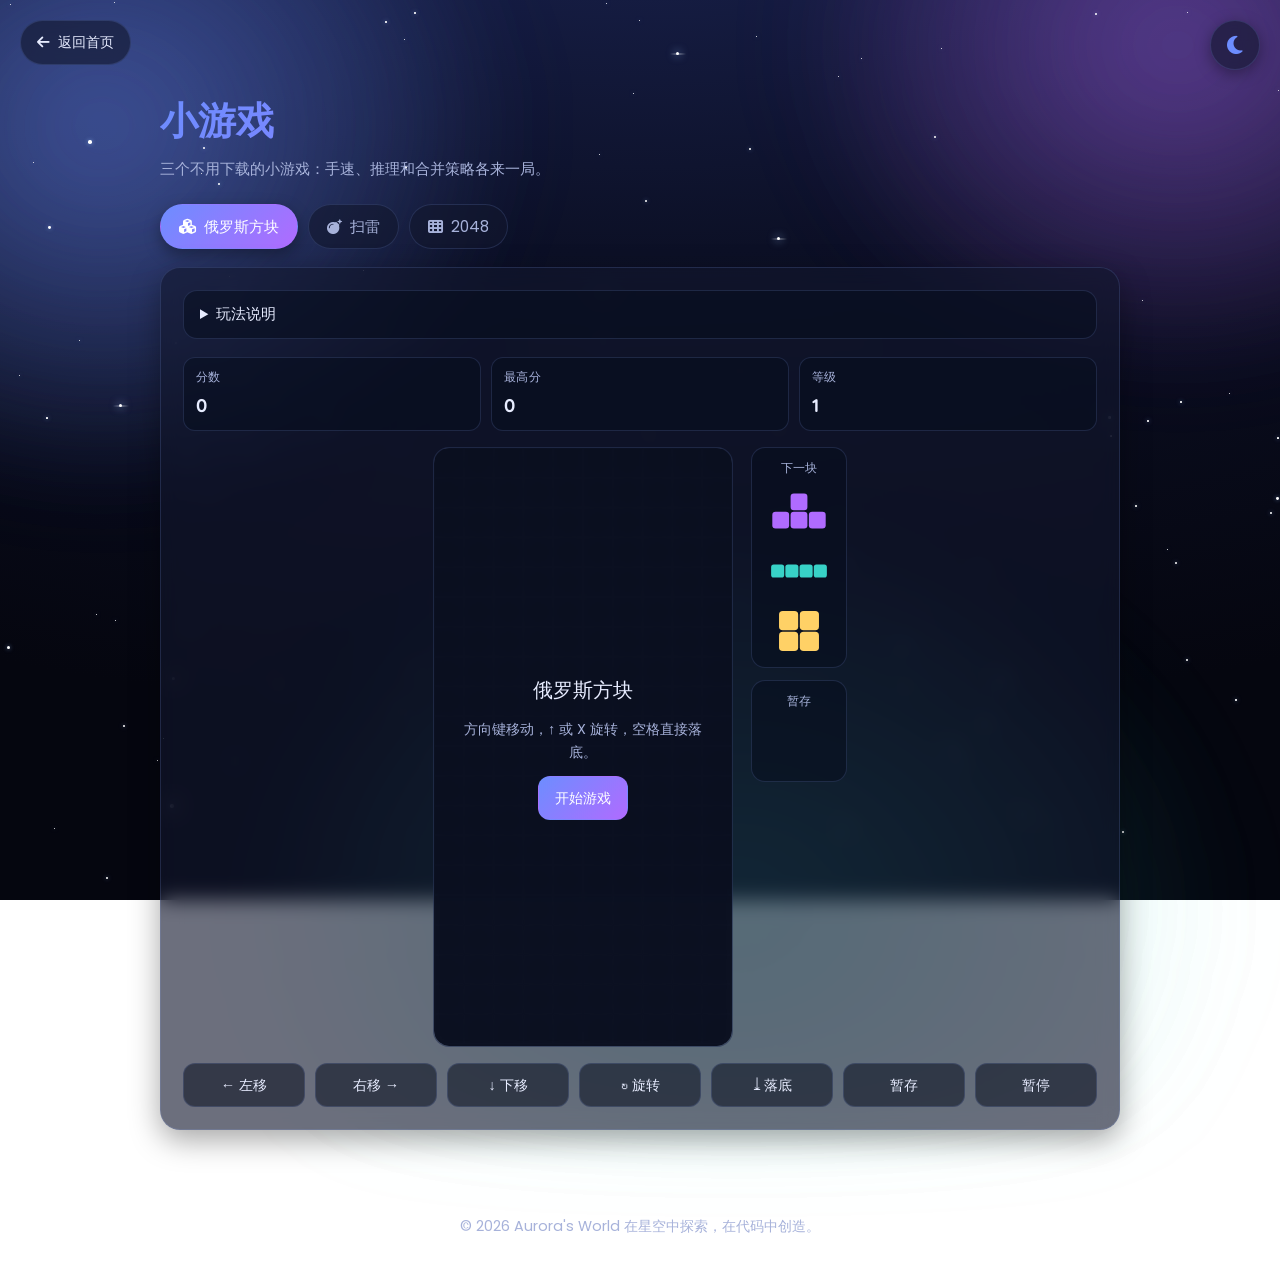
==== commit 630a1977: "修复: 优化小游戏手机端布局与扫雷两次点击翻开" ====
--- a/aurora-site/games.html
+++ b/aurora-site/games.html
@@ -79,8 +79,8 @@
             <details class="game-rules">
                 <summary>玩法说明</summary>
                 <ul>
-                    <li>左键翻开格子，右键插旗；手机上长按插旗。</li>
-                    <li>第一次点击一定安全，不会是雷，也不会紧挨着雷。</li>
+                    <li>同一格点两次才翻开：第一下只是选中，第二下才真正翻开；右键或长按插旗。</li>
+                    <li>翻开的第一格一定安全，不会是雷，也不会紧挨着雷。</li>
                     <li>双击已翻开的数字，可以在周围旗子数刚好时快速展开相邻格子。</li>
                 </ul>
             </details>
--- a/aurora-site/css/style.css
+++ b/aurora-site/css/style.css
@@ -1823,7 +1823,10 @@
 }
 
 .game-toolbar .game-hud {
-    flex: 1 1 240px;
+    /* 用 min-width 而不是 flex-basis：手机上工具栏变成纵向排列时，
+       flex-basis 会变成高度基准，把统计卡片撑成一条长框 */
+    flex: 1 1 auto;
+    min-width: 200px;
 }
 
 .game-select {
@@ -2057,6 +2060,11 @@
     background: rgba(255, 159, 110, 0.22);
 }
 
+.mine-cell.is-pending {
+    background: var(--button-hover);
+    box-shadow: inset 0 0 0 2px var(--accent-primary);
+}
+
 .mine-cell.is-mine {
     background: rgba(255, 107, 107, 0.28);
 }
@@ -2104,6 +2112,8 @@
     border-radius: 18px;
     border: 1px solid var(--border-color);
     background: var(--game-surface);
+    /* 手机上滑动棋盘即出牌，不能让浏览器同时滚动页面 */
+    touch-action: none;
 }
 
 .game2048-tile {
@@ -2169,22 +2179,74 @@
     .game-toolbar {
         flex-direction: column;
         align-items: stretch;
-    }
-
-    .game-toolbar .game-hud {
-        flex: 1 1 auto;
+        gap: 10px;
+    }
+
+    /* 手机上统计卡片压扁成一行，把纵向空间留给棋盘和按键 */
+    .game-stat {
+        gap: 2px;
+        padding: 7px 10px;
+    }
+
+    .game-stat__label {
+        font-size: 0.68rem;
+    }
+
+    .game-stat strong {
+        font-size: 1.05rem;
+    }
+
+    .game-btn {
+        padding: 8px 10px;
+        font-size: 0.82rem;
     }
 
     .tetris-layout {
+        flex-direction: column;
+        align-items: center;
         gap: 12px;
     }
 
+    /* 棋盘按视口高度定尺寸（宽度由 1:2 的 aspect-ratio 反推），
+       保证棋盘和下方按键能同时出现在一屏里 */
     .tetris-stage {
-        width: min(70vw, 260px);
+        width: auto;
+        height: min(52vh, 420px);
     }
 
     .tetris-side {
+        order: -1;
         flex-direction: row;
+        justify-content: center;
+        width: 100%;
+        gap: 10px;
+    }
+
+    .tetris-panel {
+        flex-direction: row;
+        align-items: center;
+        gap: 8px;
+        padding: 6px 10px;
+    }
+
+    .tetris-panel__title {
+        font-size: 0.7rem;
+        white-space: nowrap;
+    }
+
+    .tetris-next {
+        flex-direction: row;
+        gap: 4px;
+    }
+
+    .tetris-mini {
+        width: 34px;
+        height: 28px;
+    }
+
+    .tetris-actions {
+        grid-template-columns: repeat(4, 1fr);
+        gap: 8px;
     }
 
     .mine-board-wrap {
